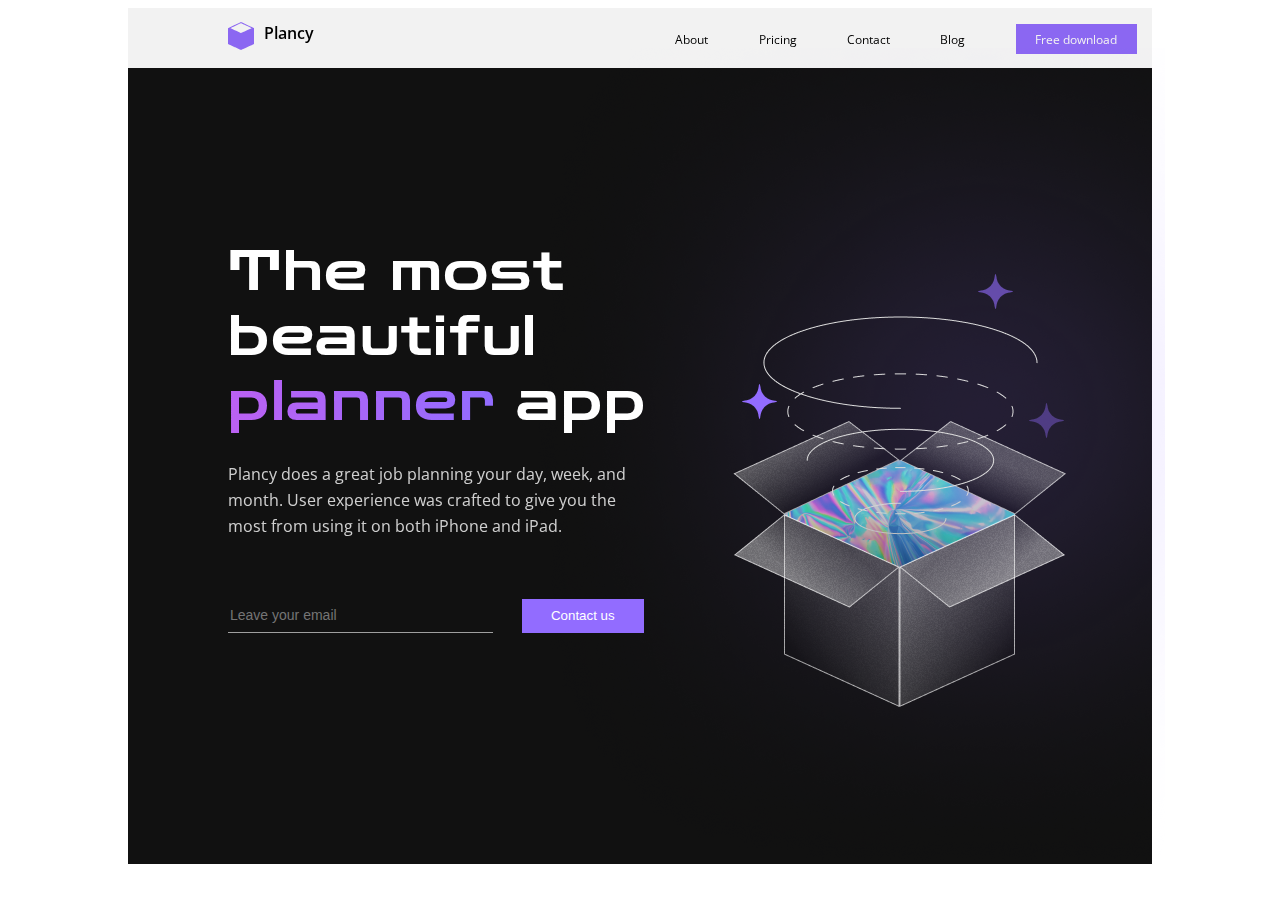
==== index.html @ 9c1a4bf0 "ohhh myyy" ====
<!DOCTYPE html>
<html lang="en">
<head>
    <meta charset="UTF-8">
    <title>Planner</title>
    <link rel="stylesheet" href="style.css">
    <script src="main.js" defer></script>
    <link rel="preconnect" href="https://fonts.gstatic.com">
    <link href="https://fonts.googleapis.com/css2?family=Zen+Dots&display=swap" rel="stylesheet">
    <link rel="preconnect" href="https://fonts.gstatic.com">
    <link href="https://fonts.googleapis.com/css2?family=Open+Sans&family=Zen+Dots&display=swap" rel="stylesheet">
</head>
<body>
<div class="wrapper">
    <header>
        <div class="menu">
            <div class="plancy">
                <div><img src="./img/Group%203.png" alt="Group3"></div>
                <div style="margin-left: 10px">Plancy</div>
            </div>
            <div class="buttons">
                <div>About</div>
                <div>Pricing</div>
                <div>Contact</div>
                <div>Blog</div>
                <div class="download">Free download</div>
            </div>
        </div>
    </header>
    <main>
        <div class="container">
            <div class="title">
                The most beautiful <span>planner</span> app
            </div>
            <div class="text">Plancy does a great job planning your day, week, and month. User experience was crafted to
                give you the most from using it on both iPhone and iPad.
            </div>
            <form >
                <input type="email" placeholder="Leave your email">
                <button class="contact" type="submit">Contact us</button>
            </form>
        </div>
        <div class="back">
            <img src="./img/Frame%204.png">
        </div>

    </main>


</div>
</body>
</html>
---- style.css ----
.wrapper {
    font-family: 'Open Sans', sans-serif;
    background: #111111;
    max-width: 1024px;
    max-height: 1782px;
    margin: 0 auto;
    position: relative;
    /*font-family: 'Zen Dots', cursive;*/
}

header {
    right: 0;
    bottom: 0;
    background: #FFFFFF;
    opacity: 0.95;
    position: absolute;
    width: 1024px;
    height: 60px;
    left: 0;
    top: 0;
}

 .plancy {
     display: flex;
     position: absolute;
     width: 87px;
     height: 28px;
     left: 100px;
     top: 14px;
     font-weight: 600;
     font-size: 16px;
     line-height: 22px;
 }

 .buttons {
     position: absolute;
     left: 50.98%;
     right: 45.7%;
     top: 38.33%;
     bottom: 35%;
     font-size: 12px;
     width: 50%;
     display: flex;
     justify-content: space-around;
     align-items:center;
 }

.download {
    display: flex;
    justify-content:center;
    align-items:center;
    height: 30px;
    background: #926CFF;
    width: 121px;
    color: #FFFFFF;
}

main {
    max-width: 100%;
    display: flex;
    justify-content:center;
    align-items:center;
    flex-wrap:wrap;
    padding-left: 100px;
}

.back {
    position: relative;
    left: -20%;
    top: 40px;
    z-index: 0;
    max-width: 50%;
}

.container {
    position: relative;
    z-index: 1;
    max-width: 50%;
    display: flex;
    flex-direction:column
}

.title {
    font-family: Zen Dots;
    font-style: normal;
    font-weight: normal;
    font-size: 55px;
    line-height: 65px;
    letter-spacing: 0.03em;
    color: #FFFFFF;

}

.text {
    max-width: 400px;
    margin-top: 26px;
    font-size: 16px;
    line-height: 26px;
    color: #FFFFFF;
    opacity: 0.8;
}

span {
    color: transparent;
    -webkit-background-clip: text;
    background-clip: text;
    background-image: linear-gradient(to right, #BB61F2, #926CFF);
}

form {
    width: 90%;
    display: flex;
    justify-content: space-between;
    margin-top: 60px;
}

input {
    caret-color: #926CFF;
    color: #926CFF;
    font-size: 14px;
    width: 261px;
    outline: none;
    border: none;
    border-bottom: 1px solid rgba(100%, 100%, 100%, 0.6);
    background: inherit;
}

.contact {
    border: none;
    border-radius: 0;
    background: #926CFF;
    width: 122px;
    height: 34px;
    color: #FFFFFF;
}
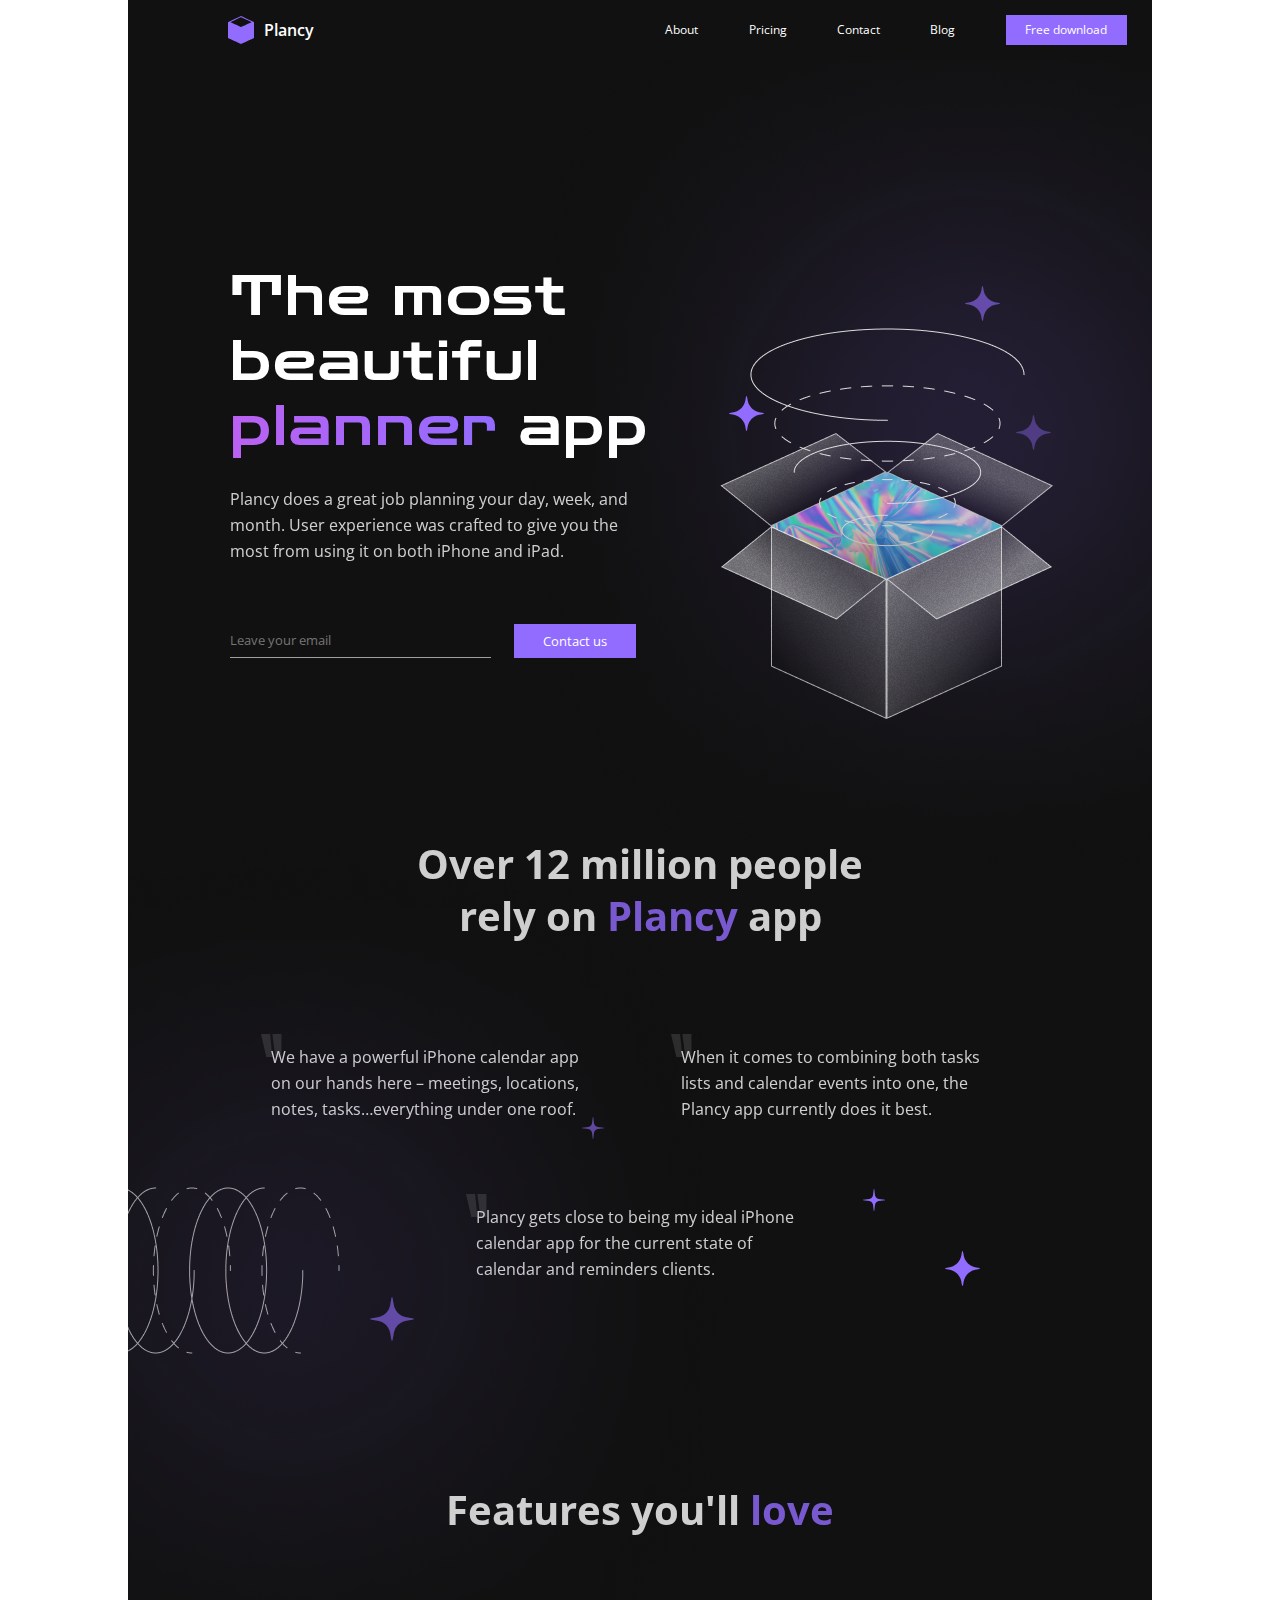
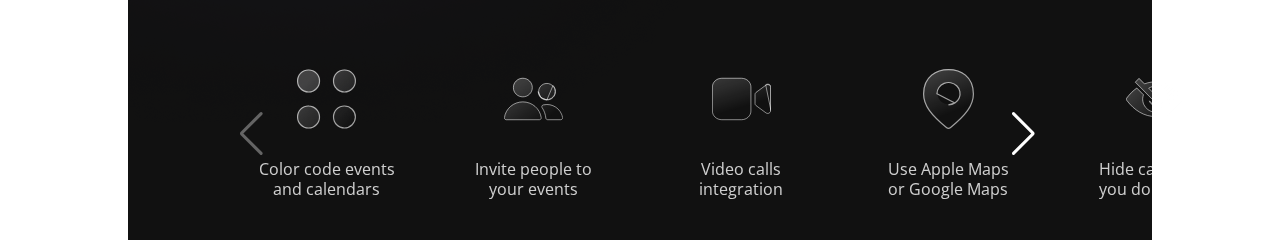
==== commit 8b110d95: "ohhh myyy" ====
--- a/index.html
+++ b/index.html
@@ -3,50 +3,233 @@
 <head>
     <meta charset="UTF-8">
     <title>Planner</title>
-    <link rel="stylesheet" href="style.css">
     <script src="main.js" defer></script>
+    <link rel="stylesheet" href="zero.css">
     <link rel="preconnect" href="https://fonts.gstatic.com">
     <link href="https://fonts.googleapis.com/css2?family=Zen+Dots&display=swap" rel="stylesheet">
     <link rel="preconnect" href="https://fonts.gstatic.com">
     <link href="https://fonts.googleapis.com/css2?family=Open+Sans&family=Zen+Dots&display=swap" rel="stylesheet">
+    <link rel="stylesheet" href="https://unpkg.com/swiper/swiper-bundle.min.css"/>
+    <link rel="stylesheet" href="style.css">
+    <meta name="viewport" content="width=device-width">
 </head>
 <body>
 <div class="wrapper">
-    <header>
+    <div class="popUp">
+        <div class="popUpBlock">
+            <div class="close"><img class="close" src="./img/Vector.svg" alt=""></div>
+            <div class="logoDone"><img src="./img/Group%2017.svg" alt=""></div>
+            <div class="thank">Thank you!</div>
+            <div class="backSoon">We’ve received your request and will get back to you soon.</div>
+        </div>
+    </div>
+    <div class="burgerBody">
+        <div class="burgerMenu">About</div>
+        <div class="burgerMenu">Pricing</div>
+        <div class="burgerMenu">Contact</div>
+        <div class="burgerMenu">Blog</div>
+    </div>
+    <div class="staticMenu">
         <div class="menu">
+            <div class="burgerWrapper">
+                <div class="burger"><span> </span></div>
+            </div>
             <div class="plancy">
                 <div><img src="./img/Group%203.png" alt="Group3"></div>
                 <div style="margin-left: 10px">Plancy</div>
             </div>
             <div class="buttons">
-                <div>About</div>
-                <div>Pricing</div>
-                <div>Contact</div>
-                <div>Blog</div>
+                <div class="menuButtons">About</div>
+                <div class="menuButtons">Pricing</div>
+                <div class="menuButtons">Blog</div>
                 <div class="download">Free download</div>
             </div>
         </div>
-    </header>
+    </div>
+    <div class="origMenu">
+        <div class="menu">
+            <div class="burgerWrapper">
+                <div class="burger"><span> </span></div>
+            </div>
+            <div class="plancy">
+                <div><img src="./img/Group%203.png" alt="Group3"></div>
+                <div style="margin-left: 10px">Plancy</div>
+            </div>
+            <div class="buttons">
+                <div class="menuButtons">About</div>
+                <div class="menuButtons">Pricing</div>
+                <div class="menuButtons">Contact</div>
+                <div class="menuButtons">Blog</div>
+                <div class="download">Free download</div>
+            </div>
+        </div>
+    </div>
+
     <main>
-        <div class="container">
-            <div class="title">
-                The most beautiful <span>planner</span> app
-            </div>
-            <div class="text">Plancy does a great job planning your day, week, and month. User experience was crafted to
-                give you the most from using it on both iPhone and iPad.
-            </div>
-            <form >
-                <input type="email" placeholder="Leave your email">
-                <button class="contact" type="submit">Contact us</button>
-            </form>
-        </div>
-        <div class="back">
-            <img src="./img/Frame%204.png">
-        </div>
-
+        <div class="titleApp">
+            <div class="container">
+                <div class="title">
+                    The most beautiful <span class="gradient"> planner</span> app
+                </div>
+                <div class="text">Plancy does a great job planning your day, week, and month. User experience was
+                    crafted to
+                    give you the most from using it on both iPhone and iPad.
+                </div>
+                <form>
+                    <input type="email" placeholder="Leave your email">
+                    <button class="contact" type="submit">Contact us</button>
+                </form>
+            </div>
+            <div class="back">
+                <img src="./img/Frame%204.png" alt="box">
+            </div>
+        </div>
+        <div class="text2">
+            Over 12 million people rely on <span class="purple">Plancy</span> app
+        </div>
+
+        <div class="textBlocks">
+
+            <div class="about are1">We have a powerful iPhone calendar app on our hands here – meetings, locations,
+                notes,
+                tasks…everything under one roof.
+            </div>
+            <div class="about are2">When it comes to combining both tasks lists and calendar events into one, the
+                Plancy
+                app
+                currently does it best.
+            </div>
+
+            <div class="about are3">Plancy gets close to being my ideal iPhone calendar app for the current state of
+                calendar and reminders clients.
+            </div>
+
+            <div class="spiral">
+                <img src="./img/Frame%205.png" alt="spiral">
+            </div>
+
+        </div>
+        <div class="text3">Features you'll <span class="purple">love</span></div>
+
+        <div class="srollBar">
+            <div class="image-slider swiper-container">
+                <div class="image-slider__wrapper swiper-wrapper">
+                    <div class="image-slider__slide swiper-slide">
+                        <div class="imgText"><img class="slideImage" src="./img/icon-color.svg" alt="color">
+                            <p>Color code events
+                                <br> and calendars</p></div>
+                    </div>
+                    <div class="image-slider__slide swiper-slide">
+                        <div class="imgText"><img class="slideImage" src="./img/icon-invite.svg" alt="icon-invite">
+                            <p>Invite people to
+                                <br>your events</p></div>
+                    </div>
+                    <div class="image-slider__slide swiper-slide">
+                        <div class="imgText"><img class="slideImage" src="./img/icon-video.svg" alt="color">
+                            <p>Video calls
+                                <br>integration</p></div>
+                    </div>
+                    <div class="image-slider__slide swiper-slide">
+                        <div class="imgText"><img class="slideImage" src="./img/icon-location.svg" alt="color">
+                            <p>Use Apple Maps
+                                <br>or Google Maps</p></div>
+                    </div>
+                    <div class="image-slider__slide swiper-slide">
+                        <div class="imgText"><img class="slideImage" src="./img/icon-hide.svg" alt="color">
+                            <p>Hide calendars
+                                <br>you don't need</p></div>
+                    </div>
+                    <div class="image-slider__slide swiper-slide">
+                        <div class="imgText"><img class="slideImage" src="./img/icon-share.svg" alt="color">
+                            <p> Share calendars
+                                <br>with others</p></div>
+                    </div>
+                    ...
+                </div>
+
+                <div class="swiper-button-prev"></div>
+                <div class="swiper-button-next"></div>
+            </div>
+            <div class="image-slider2 swiper-container">
+                <div class="image-slider__wrapper swiper-wrapper">
+                    <div class="image-slider__slide swiper-slide">
+                        <div class="imgText"><img class="slideImage" src="./img/icon-color.svg" alt="color">
+                            <p>Color code events
+                                <br> and calendars</p></div>
+                    </div>
+                    <div class="image-slider__slide swiper-slide">
+                        <div class="imgText"><img class="slideImage" src="./img/icon-invite.svg" alt="icon-invite">
+                            <p>Invite people to
+                                <br>your events</p></div>
+                    </div>
+                    <div class="image-slider__slide swiper-slide">
+                        <div class="imgText"><img class="slideImage" src="./img/icon-video.svg" alt="color">
+                            <p>Video calls
+                                <br>integration</p></div>
+                    </div>
+                    <div class="image-slider__slide swiper-slide">
+                        <div class="imgText"><img class="slideImage" src="./img/icon-location.svg" alt="color">
+                            <p>Use Apple Maps
+                                <br>or Google Maps</p></div>
+                    </div>
+                    <div class="image-slider__slide swiper-slide">
+                        <div class="imgText"><img class="slideImage" src="./img/icon-hide.svg" alt="color">
+                            <p>Hide calendars
+                                <br>you don't need</p></div>
+                    </div>
+                    <div class="image-slider__slide swiper-slide">
+                        <div class="imgText"><img class="slideImage" src="./img/icon-share.svg" alt="color">
+                            <p> Share calendars
+                                <br>with others</p></div>
+                    </div>
+                    ...
+                </div>
+
+                <div class="swiper-button-prev"></div>
+                <div class="swiper-button-next"></div>
+            </div>
+            <div class="image-slider3 swiper-container">
+                <div class="image-slider__wrapper swiper-wrapper">
+                    <div class="image-slider__slide swiper-slide">
+                        <div class="imgText"><img class="slideImage" src="./img/icon-color.svg" alt="color">
+                            <p>Color code events
+                                <br> and calendars</p></div>
+                    </div>
+                    <div class="image-slider__slide swiper-slide">
+                        <div class="imgText"><img class="slideImage" src="./img/icon-invite.svg" alt="icon-invite">
+                            <p>Invite people to
+                                <br>your events</p></div>
+                    </div>
+                    <div class="image-slider__slide swiper-slide">
+                        <div class="imgText"><img class="slideImage" src="./img/icon-video.svg" alt="color">
+                            <p>Video calls
+                                <br>integration</p></div>
+                    </div>
+                    <div class="image-slider__slide swiper-slide">
+                        <div class="imgText"><img class="slideImage" src="./img/icon-location.svg" alt="color">
+                            <p>Use Apple Maps
+                                <br>or Google Maps</p></div>
+                    </div>
+                    <div class="image-slider__slide swiper-slide">
+                        <div class="imgText"><img class="slideImage" src="./img/icon-hide.svg" alt="color">
+                            <p>Hide calendars
+                                <br>you don't need</p></div>
+                    </div>
+                    <div class="image-slider__slide swiper-slide">
+                        <div class="imgText"><img class="slideImage" src="./img/icon-share.svg" alt="color">
+                            <p> Share calendars
+                                <br>with others</p></div>
+                    </div>
+                    ...
+                </div>
+
+                <div class="swiper-button-prev"></div>
+                <div class="swiper-button-next"></div>
+            </div>
+        </div>
     </main>
 
-
 </div>
+<script src="https://unpkg.com/swiper/swiper-bundle.min.js"></script>
 </body>
 </html>--- a/zero.css
+++ b/zero.css
@@ -0,0 +1,44 @@
+
+/*Обнуление*/
+*{
+	padding: 0;
+	margin: 0;
+	border: 0;
+}
+*,*:before,*:after{
+	-moz-box-sizing: border-box;
+	-webkit-box-sizing: border-box;
+	box-sizing: border-box;
+}
+:focus,:active{outline: none;}
+a:focus,a:active{outline: none;}
+
+nav,footer,header,aside{display: block;}
+
+html,body{
+	height: 100%;
+	width: 100%;
+	font-size: 100%;
+	line-height: 1;
+	font-size: 14px;
+	-ms-text-size-adjust: 100%;
+	-moz-text-size-adjust: 100%;
+	-webkit-text-size-adjust: 100%;
+}
+input,button,textarea{font-family:inherit;}
+
+input::-ms-clear{display: none;}
+button{cursor: pointer;}
+button::-moz-focus-inner {padding:0;border:0;}
+a, a:visited{text-decoration: none;}
+a:hover{text-decoration: none;}
+ul li{list-style: none;}
+img{vertical-align: top;}
+
+h1,h2,h3,h4,h5,h6{font-size:inherit;font-weight: 400;}
+/*--------------------*/
+
+.bigred{
+	font-size: 20px;
+	color: red;
+}--- a/style.css
+++ b/style.css
@@ -1,106 +1,127 @@
 .wrapper {
     font-family: 'Open Sans', sans-serif;
     background: #111111;
-    max-width: 1024px;
-    max-height: 1782px;
+    max-width: 2048px;
+    min-height: 3564px;
     margin: 0 auto;
     position: relative;
+    font-size: 32px;
     /*font-family: 'Zen Dots', cursive;*/
 }
 
-header {
+
+.staticMenu {
+    display: none;
+    width: 100%;
+    max-width: 2048px;
+    position: fixed;
+    background: #FFFFFF;
+    opacity: 0.95;
+    height: 60px;
+    margin: 0 auto;
+    top: 0;
+    z-index: 50;
+}
+
+.origMenu {
+    width: 100%;
+    background: inherit;
+    height: 60px;
+    top: 0;
+    color: #FFFFFF;
+
+}
+
+.menu {
+    display: flex;
+    align-items: center;
+    height: 100%;
+    wrap-option: wrap;
+}
+
+.plancy {
+    width: 50%;
+    height: 100%;
+    display: flex;
+    font-weight: 600;
+    align-items: center;
+    line-height: 22px;
+    padding-left: 100px;
+}
+
+.buttons {
+    font-size: 24px;
+    width: 50%;
+    height: 100%;
+    display: flex;
+    justify-content: space-around;
+    align-items: center;
+}
+
+.download {
+    display: flex;
+    justify-content: center;
+    align-items: center;
+    height: 50%;
+    background: #926CFF;
+    width: 23.65%;
+    color: #FFFFFF;
+}
+
+.hiddenMenu {
+    max-width: 100%;
     right: 0;
     bottom: 0;
-    background: #FFFFFF;
-    opacity: 0.95;
+    background: inherit;
+}
+
+main {
+    display: flex;
+    wrap-option: wrap;
+    position: relative;
+    flex-direction: column;
+    align-items: center;
+}
+
+
+.back {
     position: absolute;
-    width: 1024px;
-    height: 60px;
-    left: 0;
+    right: 0;
     top: 0;
-}
-
- .plancy {
-     display: flex;
-     position: absolute;
-     width: 87px;
-     height: 28px;
-     left: 100px;
-     top: 14px;
-     font-weight: 600;
-     font-size: 16px;
-     line-height: 22px;
- }
-
- .buttons {
-     position: absolute;
-     left: 50.98%;
-     right: 45.7%;
-     top: 38.33%;
-     bottom: 35%;
-     font-size: 12px;
-     width: 50%;
-     display: flex;
-     justify-content: space-around;
-     align-items:center;
- }
-
-.download {
-    display: flex;
-    justify-content:center;
-    align-items:center;
-    height: 30px;
-    background: #926CFF;
-    width: 121px;
-    color: #FFFFFF;
-}
-
-main {
-    max-width: 100%;
-    display: flex;
-    justify-content:center;
-    align-items:center;
-    flex-wrap:wrap;
-    padding-left: 100px;
-}
-
-.back {
-    position: relative;
-    left: -20%;
-    top: 40px;
-    z-index: 0;
+
+}
+
+.back img {
+    min-width: 1320px;
+}
+
+.container {
+    margin-left: 10%;
+    margin-top: 20%;
     max-width: 50%;
-}
-
-.container {
-    position: relative;
-    z-index: 1;
-    max-width: 50%;
-    display: flex;
-    flex-direction:column
+    display: flex;
+    flex-direction: column;
 }
 
 .title {
     font-family: Zen Dots;
     font-style: normal;
     font-weight: normal;
-    font-size: 55px;
-    line-height: 65px;
+    font-size: 110px;
+    line-height: 130px;
     letter-spacing: 0.03em;
     color: #FFFFFF;
-
 }
 
 .text {
     max-width: 400px;
-    margin-top: 26px;
-    font-size: 16px;
-    line-height: 26px;
+    margin-top: 52px;
+    line-height: 52px;
     color: #FFFFFF;
     opacity: 0.8;
 }
 
-span {
+.gradient {
     color: transparent;
     -webkit-background-clip: text;
     background-clip: text;
@@ -110,14 +131,12 @@
 form {
     width: 90%;
     display: flex;
-    justify-content: space-between;
     margin-top: 60px;
 }
 
 input {
     caret-color: #926CFF;
     color: #926CFF;
-    font-size: 14px;
     width: 261px;
     outline: none;
     border: none;
@@ -126,10 +145,525 @@
 }
 
 .contact {
+    margin-left: 5%;
     border: none;
     border-radius: 0;
     background: #926CFF;
     width: 122px;
     height: 34px;
     color: #FFFFFF;
+}
+
+.text2 {
+    position: relative;
+    font-family: Open Sans, serif;
+    font-style: normal;
+    font-weight: bold;
+    font-size: 80px;
+    line-height: 100px;
+    text-align: center;
+    color: #FFFFFF;
+    opacity: 0.8;
+    max-width: 50%;
+    margin-top: 180px;
+}
+
+
+.about {
+    min-width: 40%;
+    position: relative;
+    font-family: Open Sans, serif;
+    font-style: normal;
+    font-weight: normal;
+    line-height: 26px;
+    color: #FFFFFF;
+    opacity: 0.8;
+}
+
+.about::before {
+    content: "";
+    background: url("./img/Group 7.svg") 0 0 no-repeat;
+    width: 30px;
+    height: 30px;
+    position: absolute;
+    top: -10px;
+    left: -10px;
+}
+
+.textBlocks {
+    position: relative;
+    max-width: 100%;
+    margin-top: 10%;
+    display: flex;
+    flex-wrap: wrap;
+    justify-content: space-around;
+    padding-left: 10%;
+    padding-right: 10%;
+}
+
+.are1 {
+    max-width: 40%;
+    line-height: 52px;
+}
+
+.are2 {
+    max-width: 40%;
+    line-height: 52px;
+}
+
+.are3 {
+    margin-top: 10%;
+    max-width: 40%;
+    line-height: 52px;
+}
+
+.spiral {
+    max-width: 90%;
+    position: absolute;
+    left: 0;
+    top: -100%
+}
+
+.spiral img {
+    min-width: 1700px;
+}
+
+.text3 {
+    margin-top: 21%;
+    font-family: Open Sans, serif;
+    font-style: normal;
+    font-weight: bold;
+    font-size: 80px;
+    line-height: 52px;
+    color: #FFFFFF;
+    opacity: 0.8;
+}
+
+.srollBar {
+    width: 80%;
+    position: absolute;
+    left: 100px;
+    top: 110%;
+}
+
+.image-slider {
+    display: none;
+}
+
+.image-slider2 {
+    display: none;
+}
+
+.purple {
+    font-weight: bold;
+    color: #926CFF;
+}
+
+.image-slider .swiper-button-next::after, .image-slider .swiper-button-prev {
+    color: #FFFFFF;
+}
+
+.image-slider2 .swiper-button-next::after, .image-slider2 .swiper-button-prev {
+    color: #FFFFFF;
+}
+
+.image-slider3 .swiper-button-next::after, .image-slider3 .swiper-button-prev {
+    color: #FFFFFF;
+}
+
+
+/*.image-slider {*/
+/*    padding-left: 190px;*/
+/*}*/
+
+.image-slider3 {
+    margin-left: 200px;
+}
+
+.image-slider .swiper-slide {
+    width: auto;
+    color: #FFFFFF;
+}
+
+.imgText {
+    display: flex;
+    flex-direction: column;
+}
+
+.imgText img {
+    margin: 0 auto;
+    max-width: 60%;
+    min-height: 120px;
+}
+
+.imgText p {
+    color: #FFFFFF;
+    text-align: center;
+    padding-top: 30px;
+    margin: 0 auto;
+    font-size: 24px;
+    line-height: 36px;
+    opacity: 0.8;
+}
+
+
+.burgerBody {
+    z-index: 51;
+    width: 100%;
+    height: 100%;
+    position: fixed;
+    left: 0;
+    top: 0;
+    background-color: rgba(0,0,0, 0.7);
+    display: flex;
+    flex-direction: column;
+    padding-top: 80px;
+}
+
+.burgerMenu {
+    font-size: 18px;
+    width: 100%;
+    background-color: #FFFFFF;
+    height: 53px;
+    padding-left: 35px;
+    padding-top: 12px;
+    position: relative;
+
+}
+
+.burgerMenu::before {
+    position:absolute;
+    top:0;
+    left:0;
+    width:90%;
+    border-top:1px solid #000;
+    content:"";
+    opacity: 0.1;
+}
+
+
+.popUp {
+    z-index: 52;
+    position: fixed;
+    left: 0;
+    top: 0;
+    width: 100%;
+    height: 100%;
+    background-color: rgba(0,0,0, 0.7);
+    display: none;
+}
+
+.popUpBlock {
+    position: relative;
+    display: flex;
+    margin: 0 auto;
+    margin-top: 20%;
+    width: 30%;
+    max-width: 25%;
+    height: 15%;
+    background-color: #F4F4F4;
+    flex-direction: column;
+    align-items: center;
+    padding: 50px;
+    min-width: 444px;
+    min-height: 170px;
+}
+
+.close {
+    position: absolute;
+    right: 5px;
+    top: 5px;
+}
+
+.thank {
+    margin-top: 30px;
+    font-style: normal;
+    font-weight: bold;
+    font-size: 42px;
+    line-height: 60px;
+}
+.backSoon {
+    margin-top: 10px;
+    font-size: 18px;
+    line-height: 48px;
+    color: #444444;
+}
+
+
+@media (max-width: 2500px) {
+    .wrapper {
+        max-width: 1024px;
+        min-height: 1840px;
+        font-size: 16px;
+    }
+
+    .staticMenu {
+        max-width: 1024px;
+    }
+
+    .buttons {
+        font-size: 12px;
+    }
+
+    .title {
+        font-size: 55px;
+        line-height: 65px;
+    }
+
+    .text {
+        margin-top: 26px;
+        line-height: 26px;
+    }
+
+    .text2 {
+        font-size: 40px;
+        line-height: 52px;
+    }
+
+    .text3 {
+        font-size: 40px;
+        line-height: 26px;
+    }
+
+    .back img {
+        min-width: 330px;
+    }
+
+    .spiral img {
+        min-width: 566px;
+    }
+
+    .textBlocks {
+        line-height: 26px;
+    }
+
+    .spiral {
+        top: -100%;
+    }
+
+    .are1, .are2, .are3 {
+        line-height: 26px;
+    }
+
+    .image-slider3 {
+        display: none;
+    }
+
+    .image-slider {
+        display: block;
+    }
+    .imgText img {
+        max-width: 30%;
+        min-height: 60px;
+    }
+
+    .imgText p {
+        font-size: 16px;
+        line-height: 20px;}
+
+    .popUpBlock {
+        padding: 25px;
+        min-width: 444px;
+        min-height: 170px;
+    }
+
+    .thank {
+        margin-top: 15px;
+        font-size: 21px;
+        line-height: 30px;
+    }
+    .backSoon {
+        margin-top: 5px;
+        font-size: 14px;
+        line-height: 24px;
+    }
+}
+
+
+@media (max-width: 950px) {
+    .wrapper {
+        max-width: none;
+        min-width: 375px;
+        min-height: 1520px;
+        font-size: 16px;
+    }
+
+    .back img {
+        display: none
+    }
+
+    .spiral img {
+        display: none;
+    }
+
+    .textBlocks {
+        line-height: 13px;
+    }
+
+    .are1, .are2, .are3 {
+        line-height: 13px;
+    }
+
+    .container {
+        text-align: center;
+        align-items: center;
+        margin-left: 20px;
+        margin-right: 20px;
+        width: 90%;
+        max-width: 370px;
+    }
+
+    .text {
+        max-width: 90%;
+        margin-top: 16px;
+        line-height: 26px;
+    }
+
+    .title {
+        font-size: 35px;
+        line-height: 43px;
+    }
+
+    form {
+        width: 90%;
+        flex-direction: column;
+    }
+
+    form input {
+        width: 100%;
+        margin: 0;
+    }
+
+    .contact {
+        width: 100%;
+        margin: 0;
+        margin-top: 40px;
+    }
+
+    .text2 {
+        max-width: 70%;
+        margin-top: 111px;
+        font-size: 28px;
+        line-height: 38px;
+    }
+
+    .textBlocks {
+        flex-direction: column;
+    }
+
+    .about {
+        margin-top: 40px;
+        max-width: 100%;
+        text-align: center;
+        font-size: 16px;
+        line-height: 26px;
+    }
+
+    .text3 {
+        margin-top: 100px;
+        font-size: 28px;
+        line-height: 38px;
+    }
+
+    .srollBar {
+        display: block;
+        position: absolute;
+        left: 25px;
+        width: 90%;
+        padding-left: 0;
+    }
+
+    .image-slider2 {
+        display: block;
+    }
+
+    .image-slider {
+        display: none;
+    }
+
+    .image-slider3 {
+        display: none;
+    }
+
+
+
+    .image-slider2 .swiper-slide {
+        width: 50%;
+    }
+
+    .burger {
+        z-index: 5;
+        display: block;
+        position: relative;
+        width: 30px;
+        height: 18px;
+        cursor: pointer;
+    }
+    .burger::before, .burger::after, .burger span {
+        position: absolute;
+        left: 0;
+        height: 10%;
+        width: 100%;
+        transition: all 0.3s ease 0s;
+        background-color: #000000;
+    }
+    .burger::before, .burger::after {
+        content: "";
+    }
+    .burger::before {
+        top: 0;
+    }
+    .burger::after {
+        bottom: 0;
+    }
+    .burger span {
+        top: 50%;
+        transform: scale(1) translate(0px, -50%);
+    }
+    .menu {
+        align-content: center;
+    }
+    .burgerWrapper {
+        padding-left: 20px;
+        width: 75%;
+    }
+    .menuButtons {
+        display: none;
+    }
+    .download {
+        min-width: 100px;
+        width: 80%;
+    }
+    .plancy {
+        display: none;
+        padding: 0;
+    }
+    .origMenu .download {
+        display: none;
+    }
+
+    .origMenu .plancy {
+        display: flex;
+    }
+    .origMenu .burger::before, .origMenu .burger::after, .origMenu .burger span {
+        background-color: #FFFFFF;
+    }
+
+    .popUpBlock {
+        padding: 15px;
+        min-width: 300px;
+        max-height: 80px;
+    }
+
+    .thank {
+        margin-top: 10px;
+        font-size: 16px;
+        line-height: 15px;
+    }
+    .backSoon {
+        text-align: center;
+        margin-top: 10px;
+        font-size: 12px;
+        line-height: 16px;
+    }
 }